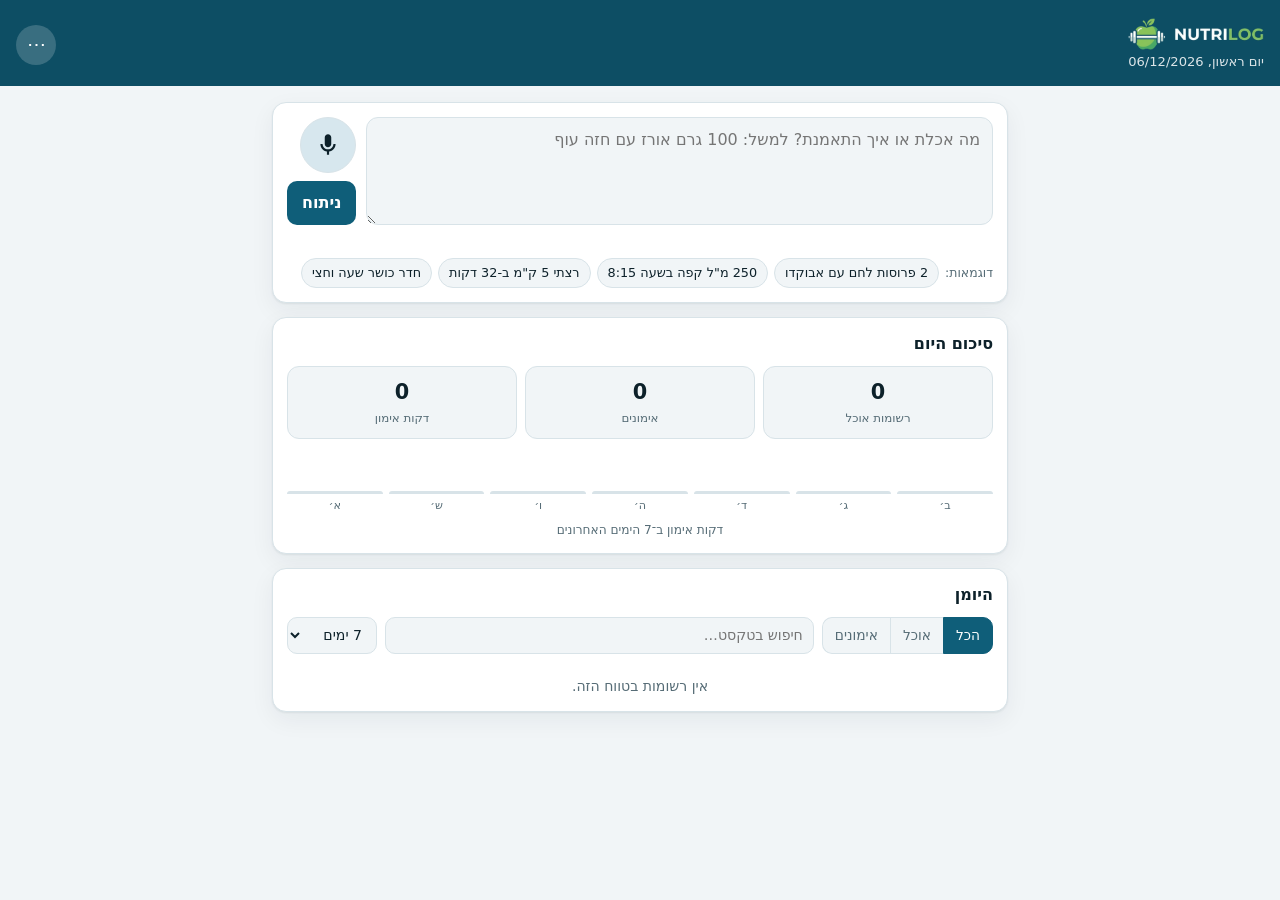
==== index.html @ dfb2caeb "Drop the step count, as distance and repetitions went before it Steps were the last leftover of a wo" ====
<!DOCTYPE html>
<html lang="he" dir="rtl">
<head>
<meta charset="utf-8">
<meta name="viewport" content="width=device-width, initial-scale=1, viewport-fit=cover">
<title>Nutri Log — יומן תזונה ואימונים</title>
<meta name="robots" content="noindex, nofollow">
<meta name="description" content="יומן אישי לתיעוד אוכל ואימונים בעברית, כולל הכתבה קולית, כמויות וחותמות זמן.">
<meta name="theme-color" content="#0d4e64">
<link rel="manifest" href="manifest.json">
<link rel="icon" href="favicon-32.png" sizes="32x32" type="image/png">
<link rel="icon" href="icon-192.png" sizes="192x192" type="image/png">
<link rel="apple-touch-icon" href="apple-touch-icon.png">
<meta name="mobile-web-app-capable" content="yes">
<meta name="apple-mobile-web-app-capable" content="yes">
<meta name="apple-mobile-web-app-title" content="Nutri Log">
<link rel="stylesheet" href="css/style.css?v=32">
</head>
<body>

<header class="topbar">
  <div class="topbar-main">
    <h1><img class="logo" src="logo-header.png" width="408" height="96" alt="Nutri Log"></h1>
    <p id="todayLabel" class="topbar-sub"></p>
  </div>
  <button id="btnData" class="icon-btn" type="button" title="נתונים וגיבוי" aria-label="נתונים וגיבוי">⋯</button>
</header>

<main>

  <!-- מופיע רק כשנמצאה גרסה חדשה -->
  <div id="updateBar" class="update-bar" role="status" hidden>
    <span id="updateBarText" class="update-bar-text"></span>
    <button id="updateBarBtn" class="primary-btn small" type="button">עדכון</button>
    <button id="updateBarClose" class="update-bar-close" type="button" aria-label="התעלמות מהעדכון">×</button>
  </div>

  <!-- קלט -->
  <section class="card capture" aria-labelledby="captureTitle">
    <h2 id="captureTitle" class="sr-only">הוספת רשומה</h2>

    <div class="capture-row">
      <textarea id="entryInput" rows="2" enterkeyhint="done"
        placeholder="מה אכלת או איך התאמנת? למשל: 100 גרם אורז עם חזה עוף"
        aria-label="תיאור חופשי של אוכל או אימון"></textarea>

      <div class="capture-actions">
        <button id="btnMic" class="mic-btn" type="button" aria-label="הכתבה קולית" aria-pressed="false">
          <!-- אותו סמל מיקרופון, ואותה החלפה לריבוע עצירה, כמו באפליקציית יצירת האירועים -->
          <svg class="mic-icon mic-glyph" viewBox="0 0 24 24" aria-hidden="true" focusable="false">
            <path d="M12 14c1.66 0 2.99-1.34 2.99-3L15 5c0-1.66-1.34-3-3-3S9 3.34 9 5v6c0 1.66 1.34 3 3 3z"/>
            <path d="M17 11c0 2.76-2.24 5-5 5s-5-2.24-5-5H5c0 3.53 2.61 6.43 6 6.92V21h2v-3.08c3.39-.49 6-3.39 6-6.92h-2z"/>
          </svg>
          <svg class="mic-icon stop-glyph" viewBox="0 0 24 24" aria-hidden="true" focusable="false">
            <path d="M6 6h12v12H6z"/>
          </svg>
        </button>
        <button id="btnAdd" class="primary-btn" type="button">ניתוח</button>
      </div>
    </div>

    <p id="micStatus" class="mic-status" role="status" aria-live="polite"></p>

    <div class="hints">
      <span class="hint-label">דוגמאות:</span>
      <button class="chip chip-hint" type="button" data-example="אכלתי 2 פרוסות לחם עם אבוקדו">2 פרוסות לחם עם אבוקדו</button>
      <button class="chip chip-hint" type="button" data-example="שתיתי 250 מ&quot;ל קפה עם חלב בשעה 8:15">250 מ&quot;ל קפה בשעה 8:15</button>
      <button class="chip chip-hint" type="button" data-example="רצתי 5 ק&quot;מ ב-32 דקות">רצתי 5 ק&quot;מ ב-32 דקות</button>
      <button class="chip chip-hint" type="button" data-example="חדר כושר שעה וחצי, 3 סטים של 12 חזרות">חדר כושר שעה וחצי</button>
    </div>

    <div id="recentWrap" class="hints recent-wrap" hidden>
      <span class="hint-label">חזרה על רשומה:</span>
      <span id="recentChips" class="recent-chips"></span>
    </div>
  </section>

  <!-- טיוטות הממתינות להשלמה -->
  <section id="draftSection" class="card drafts" hidden aria-labelledby="draftTitle">
    <h2 id="draftTitle" class="card-title">
      <span>בדיקה לפני שמירה</span>
      <span id="draftCount" class="pill"></span>
    </h2>
    <p class="drafts-note">אלה הרשומות שזוהו. אפשר לתקן שם, כמות, סוג וזמן, לפצל רשומה למרכיביה, להסיר מה שלא נכון — ואז לשמור.</p>
    <div id="draftList" class="draft-list"></div>
    <div class="drafts-footer">
      <button id="btnSaveAllDrafts" class="primary-btn" type="button">שמירת הכל</button>
      <button id="btnClearDrafts" class="ghost-btn" type="button">ביטול הכל</button>
    </div>
  </section>

  <!-- סיכום יומי -->
  <section class="card summary" aria-labelledby="summaryTitle">
    <h2 id="summaryTitle" class="card-title"><span>סיכום היום</span></h2>
    <div class="stat-grid">
      <div class="stat"><span id="statFood" class="stat-num">0</span><span class="stat-label">רשומות אוכל</span></div>
      <div class="stat"><span id="statWorkout" class="stat-num">0</span><span class="stat-label">אימונים</span></div>
      <div class="stat"><span id="statMinutes" class="stat-num">0</span><span class="stat-label">דקות אימון</span></div>
    </div>
    <div class="week-bars">
      <div id="weekBars" class="week-bars-inner"></div>
      <p class="week-caption">דקות אימון ב־7 הימים האחרונים</p>
    </div>
  </section>

  <!-- יומן -->
  <section class="card log" aria-labelledby="logTitle">
    <h2 id="logTitle" class="card-title">
      <span>היומן</span>
      <span id="logCount" class="pill"></span>
    </h2>

    <div class="filters">
      <div class="tabs" role="tablist" aria-label="סינון לפי סוג">
        <button class="tab is-active" type="button" role="tab" aria-selected="true" data-filter="all">הכל</button>
        <button class="tab" type="button" role="tab" aria-selected="false" data-filter="food">אוכל</button>
        <button class="tab" type="button" role="tab" aria-selected="false" data-filter="workout">אימונים</button>
      </div>
      <input id="searchInput" class="search" type="search" placeholder="חיפוש בטקסט…" aria-label="חיפוש ביומן">
      <select id="rangeSelect" class="range" aria-label="טווח תאריכים">
        <option value="today">היום</option>
        <option value="7" selected>7 ימים</option>
        <option value="30">30 ימים</option>
        <option value="all">הכל</option>
      </select>
    </div>

    <div id="logList" class="log-list"></div>
    <p id="logEmpty" class="empty" hidden>אין רשומות בטווח הזה.</p>
  </section>

</main>

<!-- עריכת רשומה -->
<dialog id="editDialog" class="sheet" aria-labelledby="editTitle">
  <h2 id="editTitle" class="card-title"><span>עריכת רשומה</span></h2>

  <div class="field">
    <label for="editName">שם</label>
    <input id="editName" type="text">
  </div>

  <div class="field-row">
    <div class="field">
      <label for="editDate">תאריך</label>
      <input id="editDate" type="text" inputmode="numeric" maxlength="10" placeholder="DD/MM/YYYY">
    </div>
    <div class="field">
      <label for="editTime">שעה</label>
      <input id="editTime" type="text" inputmode="numeric" maxlength="5" placeholder="HH:MM">
    </div>
  </div>

  <fieldset id="editFoodFields" class="field-group">
    <legend>כמות</legend>
    <div class="field-row">
      <div class="field">
        <label for="editAmount">כמות</label>
        <input id="editAmount" type="number" step="any" min="0" inputmode="decimal">
      </div>
      <div class="field">
        <label for="editUnit">יחידה</label>
        <select id="editUnit"></select>
      </div>
    </div>
    <div class="field-row">
      <div class="field">
        <label for="editMeal">ארוחה</label>
        <select id="editMeal"></select>
      </div>
      <div class="field">
        <label for="editCalories">קלוריות (לא חובה)</label>
        <input id="editCalories" type="number" step="any" min="0" inputmode="numeric">
      </div>
    </div>
  </fieldset>

  <fieldset id="editWorkoutFields" class="field-group">
    <legend>מאמץ</legend>
    <div class="field-row">
      <div class="field">
        <label for="editDuration">דקות</label>
        <input id="editDuration" type="number" step="any" min="0" inputmode="decimal">
      </div>
      <div class="field">
        <label for="editEnd">שעת סיום</label>
        <input id="editEnd" type="text" inputmode="numeric" maxlength="5" placeholder="HH:MM">
      </div>
    </div>
    <div class="field">
      <label for="editIntensity">עצימות</label>
      <select id="editIntensity"></select>
    </div>
  </fieldset>

  <div class="field">
    <label for="editNote">הערה</label>
    <input id="editNote" type="text">
  </div>

  <p id="editRaw" class="raw-line"></p>

  <div class="sheet-footer">
    <button id="editSave" class="primary-btn" type="button">שמירה</button>
    <button id="editSplit" class="ghost-btn" type="button" title="פיצול לרשומה נפרדת לכל מרכיב">פיצול</button>
    <button id="editCancel" class="ghost-btn" type="button">ביטול</button>
    <button id="editDelete" class="danger-btn" type="button">מחיקה</button>
  </div>
</dialog>

<!-- נתונים וגיבוי -->
<dialog id="dataDialog" class="sheet" aria-labelledby="dataTitle">
  <h2 id="dataTitle" class="card-title"><span>נתונים וגיבוי</span></h2>

  <p id="versionNote" class="dialog-note"></p>
  <div class="data-actions">
    <button id="btnUpdate" class="primary-btn" type="button">בדיקת עדכון</button>
  </div>
  <p class="dialog-note">הרשומות נשמרות מקומית בדפדפן הזה בלבד, כל אחת עם חותמת זמן מלאה.</p>

  <fieldset class="field-group">
    <legend>שיתוף וייצוא</legend>

    <div class="field">
      <label for="exportRange">טווח</label>
      <select id="exportRange">
        <option value="7">7 הימים האחרונים</option>
        <option value="14" selected>14 הימים האחרונים</option>
        <option value="30">30 הימים האחרונים</option>
        <option value="all">כל הרשומות</option>
        <option value="custom">טווח מותאם</option>
      </select>
    </div>

    <div id="customRange" class="field-row" hidden>
      <div class="field">
        <label for="exportFrom">מתאריך</label>
        <input id="exportFrom" type="text" inputmode="numeric" maxlength="10" placeholder="DD/MM/YYYY">
      </div>
      <div class="field">
        <label for="exportTo">עד תאריך</label>
        <input id="exportTo" type="text" inputmode="numeric" maxlength="10" placeholder="DD/MM/YYYY">
      </div>
    </div>

    <p id="exportCount" class="dialog-note"></p>

    <div class="data-actions">
      <button id="btnShare" class="primary-btn" type="button">שיתוף הקובץ</button>
      <button id="btnExportCsv" class="ghost-btn" type="button">ייצוא CSV</button>
    </div>
    <p id="shareNote" class="dialog-note"></p>
  </fieldset>

  <fieldset class="field-group">
    <legend>גיבוי מלא</legend>
    <p class="dialog-note">גיבוי JSON כולל תמיד את כל הרשומות, והוא גם הדרך להעביר אותן למכשיר אחר.</p>
    <div class="data-actions">
      <button id="btnExportJson" class="ghost-btn" type="button">ייצוא JSON</button>
      <label class="ghost-btn file-btn">
        ייבוא JSON
        <input id="importFile" type="file" accept="application/json,.json" hidden>
      </label>
      <button id="btnWipe" class="danger-btn" type="button">מחיקת כל הרשומות</button>
    </div>
  </fieldset>

  <fieldset class="field-group">
    <legend>יומן ההכתבה האחרונה</legend>
    <p class="dialog-note">מה שמנוע ההכתבה מסר בפועל בפעם האחרונה. כשהפיצול או הטקסט יוצאים לא כמו שציפיתם, זה מה שמסביר למה.</p>
    <textarea id="speechLog" class="diag-log" rows="8" readonly></textarea>
    <div class="data-actions">
      <button id="btnCopyLog" class="ghost-btn" type="button">העתקת היומן</button>
      <button id="btnCopyRecords" class="ghost-btn" type="button">העתקת 3 הרשומות האחרונות</button>
    </div>
  </fieldset>

  <p id="dataStats" class="dialog-note"></p>
  <div class="sheet-footer">
    <button id="dataClose" class="ghost-btn" type="button">סגירה</button>
  </div>
</dialog>

<div id="toast" class="toast" role="status" aria-live="polite" hidden></div>

<script src="js/lexicon.js?v=32"></script>
<script src="js/parse.js?v=32"></script>
<script src="js/store.js?v=32"></script>
<script src="js/speech.js?v=32"></script>
<script src="js/ui.js?v=32"></script>
<script src="js/app.js?v=32"></script>
</body>
</html>
---- css/style.css ----
/* הצבעים נדגמו מהאייקון: כחול-נפט עמוק (#0D4E64) וירוק התפוח (#85C65E). */
:root {
  --bg: #f1f5f7;
  --card: #ffffff;
  --text: #0d212a;
  --muted: #566c76;
  --line: #d8e3e8;
  --topbar: #0d4e64;
  --accent: #0f5e79;
  --accent-bright: #0f5e79;
  --accent-soft: #d7e7ee;
  --food: #42852a;
  --workout: #0f5e79;
  --danger: #b91c1c;
  --warn: #92400e;
  --warn-bg: #fdf0cd;
  --radius: 14px;
  --shadow: 0 1px 2px rgba(6, 40, 52, .07), 0 8px 24px rgba(6, 40, 52, .06);
}

@media (prefers-color-scheme: dark) {
  :root {
    --bg: #0a151a;
    --card: #122229;
    --text: #e5eef2;
    --muted: #96aeb8;
    --line: #22363f;
    --topbar: #082f3e;
    --accent: #12647d;
    --accent-bright: #5cc4e0;
    --accent-soft: #0d2a35;
    --food: #85c65e;
    --workout: #5cc4e0;
    --danger: #f87171;
    --warn: #fcd34d;
    --warn-bg: #3a2f10;
    --shadow: 0 1px 2px rgba(0, 0, 0, .45), 0 10px 28px rgba(0, 0, 0, .38);
  }
}

* { box-sizing: border-box; }

/* כללי ה-display שבהמשך חזקים יותר מברירת המחדל של [hidden], ולכן נדרש כאן !important. */
[hidden] { display: none !important; }

html { -webkit-text-size-adjust: 100%; }

html { overflow-x: hidden; }

body {
  margin: 0;
  /* שום תוכן ארוך לא אמור למשוך את הדף לרוחב ולהוציא כפתורים מהמסך. */
  overflow-x: hidden;
  padding: 0 0 env(safe-area-inset-bottom);
  background: var(--bg);
  color: var(--text);
  font-family: "Segoe UI", "Assistant", "Heebo", system-ui, -apple-system, Arial, sans-serif;
  font-size: 16px;
  line-height: 1.5;
}

.sr-only {
  position: absolute;
  width: 1px; height: 1px;
  margin: -1px; padding: 0;
  overflow: hidden; clip: rect(0 0 0 0);
  white-space: nowrap; border: 0;
}

/* ─────────── כותרת ─────────── */

.topbar {
  display: flex;
  align-items: center;
  gap: 12px;
  padding: 18px 16px 14px;
  background: var(--topbar);
  color: #fff;
}

.topbar h1 {
  margin: 0;
  font-size: 1.2rem;
  font-weight: 600;
  line-height: 0;
}

/* הלוגו נחתך מהאייקון עם רקע שקוף, ולכן הוא יושב ישירות על סרגל הכותרת. */
.logo {
  height: 32px;
  width: auto;
  display: block;
}

.topbar-sub {
  margin: 2px 0 0;
  font-size: .82rem;
  opacity: .85;
}

.topbar-main { flex: 1; min-width: 0; }

.icon-btn {
  flex: none;
  width: 40px; height: 40px;
  border: 0;
  border-radius: 50%;
  background: rgba(255, 255, 255, .18);
  color: #fff;
  font-size: 1.2rem;
  line-height: 1;
  cursor: pointer;
}

.icon-btn:hover { background: rgba(255, 255, 255, .3); }

main {
  max-width: 760px;
  margin: 0 auto;
  padding: 16px 12px 40px;
  display: flex;
  flex-direction: column;
  gap: 14px;
}

/* ─────────── כרטיסים ─────────── */

.card {
  background: var(--card);
  border: 1px solid var(--line);
  border-radius: var(--radius);
  box-shadow: var(--shadow);
  padding: 14px;
}

.card-title {
  display: flex;
  align-items: baseline;
  justify-content: space-between;
  gap: 8px;
  margin: 0 0 10px;
  font-size: 1rem;
  font-weight: 600;
}

.pill {
  font-size: .76rem;
  font-weight: 500;
  color: var(--muted);
  background: var(--bg);
  border: 1px solid var(--line);
  border-radius: 999px;
  padding: 2px 9px;
}

.pill:empty { display: none; }

/* ─────────── פס עדכון ─────────── */

/* נצמד לראש המסך ובצבע מלא: עדכון שלא רואים הוא עדכון שלא מתקינים. */
.update-bar {
  position: sticky;
  top: 0;
  z-index: 40;
  display: flex;
  align-items: center;
  gap: 10px;
  padding: 12px 14px;
  border: 0;
  border-radius: var(--radius);
  background: var(--accent);
  color: #fff;
  box-shadow: var(--shadow);
}

.update-bar-text {
  flex: 1;
  min-width: 0;
  font-size: .92rem;
  font-weight: 600;
}

.update-bar .primary-btn {
  background: #fff;
  color: var(--accent);
}

.update-bar .update-bar-close { color: rgba(255, 255, 255, .85); }
.update-bar .update-bar-close:hover { background: rgba(255, 255, 255, .18); color: #fff; }

.update-bar-close {
  flex: none;
  width: 28px; height: 28px;
  border: 0;
  border-radius: 50%;
  background: transparent;
  color: var(--muted);
  font-size: 1.1rem;
  line-height: 1;
  cursor: pointer;
}

.update-bar-close:hover { background: var(--card); color: var(--text); }

.update-bar.is-error {
  border: 1px solid var(--warn);
  background: var(--warn-bg);
  color: var(--warn);
}

.update-bar.is-error .update-bar-close { color: var(--warn); }

.diag-log {
  width: 100%;
  min-height: 120px;
  padding: 8px;
  border: 1px solid var(--line);
  border-radius: 9px;
  background: var(--bg);
  color: var(--text);
  font-family: Consolas, "Courier New", monospace;
  font-size: .72rem;
  line-height: 1.45;
  direction: ltr;
  text-align: left;
  white-space: pre;
  overflow: auto;
}

/* ─────────── קלט ─────────── */

.capture-row {
  display: flex;
  align-items: stretch;
  gap: 10px;
}

textarea#entryInput {
  flex: 1;
  min-width: 0;
  resize: vertical;
  min-height: 62px;
  padding: 10px 12px;
  border: 1px solid var(--line);
  border-radius: 12px;
  background: var(--bg);
  color: var(--text);
  font: inherit;
  line-height: 1.45;
}

textarea#entryInput:focus, input:focus, select:focus { outline: 2px solid var(--accent-bright); outline-offset: 1px; }

.capture-actions {
  display: flex;
  flex-direction: column;
  gap: 8px;
  flex: none;
}

.mic-btn {
  width: 56px; height: 56px;
  border: 1px solid var(--line);
  border-radius: 50%;
  background: var(--accent-soft);
  /* הסמל יורש את הצבע: שחור על רקע בהיר, בהיר במצב כהה, ולבן בזמן הקלטה. */
  color: var(--text);
  cursor: pointer;
  display: grid;
  place-items: center;
  transition: transform .12s ease, background .12s ease;
}

.mic-icon {
  width: 26px;
  height: 26px;
  fill: currentColor;
  display: block;
}

/* בזמן הקלטה המיקרופון מתחלף בריבוע עצירה. */
.mic-btn .stop-glyph { display: none; }
.mic-btn.is-listening .mic-glyph { display: none; }
.mic-btn.is-listening .stop-glyph { display: block; }

.mic-btn:hover:not(:disabled) { transform: scale(1.04); }
.mic-btn:disabled { opacity: .45; cursor: not-allowed; }

.mic-btn.is-listening {
  background: var(--danger);
  border-color: var(--danger);
  color: #fff;
  animation: pulse 1.3s infinite;
}

@keyframes pulse {
  0%, 100% { box-shadow: 0 0 0 0 rgba(185, 28, 28, .45); }
  50% { box-shadow: 0 0 0 10px rgba(185, 28, 28, 0); }
}

@media (prefers-reduced-motion: reduce) {
  .mic-btn.is-listening { animation: none; }
  .mic-btn:hover:not(:disabled) { transform: none; }
}

.mic-status {
  margin: 8px 0 0;
  min-height: 1.2em;
  font-size: .82rem;
  color: var(--muted);
}

.mic-status.is-warn { color: var(--warn); }

.primary-btn, .ghost-btn, .danger-btn {
  border-radius: 10px;
  padding: 9px 14px;
  font: inherit;
  font-weight: 600;
  cursor: pointer;
  border: 1px solid transparent;
  white-space: nowrap;
}

.primary-btn { background: var(--accent); color: #fff; }
.primary-btn:hover { filter: brightness(1.08); }

.ghost-btn { background: transparent; color: var(--text); border-color: var(--line); }
.ghost-btn:hover { background: var(--bg); }

.danger-btn { background: transparent; color: var(--danger); border-color: var(--line); }
.danger-btn:hover { background: var(--bg); }

.primary-btn:disabled, .ghost-btn:disabled, .danger-btn:disabled {
  opacity: .45;
  cursor: not-allowed;
  filter: none;
}

.primary-btn.small, .ghost-btn.small, .danger-btn.small {
  padding: 6px 11px;
  font-size: .85rem;
  font-weight: 500;
}

.hints {
  display: flex;
  flex-wrap: wrap;
  align-items: center;
  gap: 6px;
  margin-top: 10px;
}

.hint-label {
  font-size: .78rem;
  color: var(--muted);
}

.chip {
  border: 1px solid var(--line);
  background: var(--bg);
  color: var(--text);
  border-radius: 999px;
  padding: 4px 10px;
  font: inherit;
  font-size: .8rem;
  cursor: pointer;
  /* תקרה קבועה, לא 100%: ההורה הוא inline-flex שמתרחב לפי התוכן, ולכן
     אחוזים לא היו מגבילים שם דבר ושם ארוך מתח את הדף כולו. */
  max-width: 260px;
  overflow: hidden;
  text-overflow: ellipsis;
  white-space: nowrap;
}

.chip:hover { border-color: var(--accent-bright); }
.chip-mini { padding: 3px 9px; font-size: .78rem; }

.recent-chips {
  display: inline-flex;
  flex-wrap: wrap;
  gap: 6px;
  max-width: 100%;
  overflow: hidden;
}

/* טקסט ארוך במיוחד — למשל רשומה שנוצרה מהכפלה של ההכתבה — חייב להישבר. */
.entry-name,
.raw-line,
.dialog-note,
.update-bar-text,
.draft-ask,
.day-head,
.empty {
  word-break: break-word;
  overflow-wrap: anywhere;
}

/* ─────────── כרטיסי השלמה ─────────── */

.drafts { border-color: var(--accent); }

.drafts-note, .dialog-note {
  margin: 0 0 10px;
  font-size: .84rem;
  color: var(--muted);
}

.draft-list { display: flex; flex-direction: column; gap: 10px; }

.draft {
  border: 1px solid var(--line);
  border-radius: 12px;
  padding: 10px;
  background: var(--bg);
}

.draft.is-missing {
  border-color: var(--warn);
  background: var(--warn-bg);
}

.draft-top {
  display: flex;
  gap: 8px;
  align-items: center;
}

.type-toggle { display: flex; flex: none; }

.type-btn {
  border: 1px solid var(--line);
  background: var(--card);
  color: var(--muted);
  font: inherit;
  font-size: .8rem;
  padding: 5px 9px;
  cursor: pointer;
}

.type-btn:first-child { border-radius: 0 9px 9px 0; }
.type-btn:last-child { border-radius: 9px 0 0 9px; border-inline-start: 0; }

.type-btn.is-active {
  background: var(--accent);
  border-color: var(--accent);
  color: #fff;
}

.draft-name {
  flex: 1;
  min-width: 0;
  padding: 7px 10px;
  border: 1px solid var(--line);
  border-radius: 9px;
  background: var(--card);
  color: var(--text);
  font: inherit;
  font-weight: 600;
}

.draft-ask {
  margin: 8px 0 6px;
  font-size: .86rem;
  font-weight: 600;
  color: var(--warn);
}

.draft-fields {
  display: flex;
  flex-wrap: wrap;
  align-items: center;
  gap: 8px;
  margin-top: 4px;
}

.field-inline {
  display: inline-flex;
  align-items: center;
  gap: 5px;
}

.inline-label { font-size: .8rem; color: var(--muted); }

.draft-end { font-size: .82rem; color: var(--muted); align-self: center; }

input.num, input.time, input.date, select.unit {
  padding: 7px 9px;
  border: 1px solid var(--line);
  border-radius: 9px;
  background: var(--card);
  color: var(--text);
  font: inherit;
  font-size: .9rem;
}

/* רוחב לפי התוכן ולא ברירת המחדל של שדה טקסט: בטלפון שדה תאריך ברוחב מלא
   דחק את שאר השדות לשורות נפרדות. */
input.num { width: 76px; }
input.date { width: 7.4em; flex: none; }
input.time { width: 5.2em; flex: none; }

input.num.needs {
  border-color: var(--warn);
  box-shadow: 0 0 0 2px rgba(146, 64, 14, .12);
}

.quick { display: flex; flex-wrap: wrap; gap: 5px; }

.draft-time {
  display: flex;
  align-items: center;
  flex-wrap: wrap;
  gap: 6px;
  margin-top: 8px;
}

.draft-time-label { font-size: .8rem; color: var(--muted); }

.draft-actions {
  display: flex;
  flex-wrap: wrap;
  gap: 6px;
  margin-top: 10px;
}

.drafts-footer {
  display: flex;
  gap: 8px;
  margin-top: 12px;
}

.raw-line {
  margin: 8px 0 0;
  font-size: .8rem;
  color: var(--muted);
  font-style: italic;
}

/* ─────────── סיכום ─────────── */

.stat-grid {
  display: grid;
  grid-template-columns: repeat(3, 1fr);
  gap: 8px;
}

.stat {
  display: flex;
  flex-direction: column;
  align-items: center;
  gap: 2px;
  padding: 10px 4px;
  border: 1px solid var(--line);
  border-radius: 12px;
  background: var(--bg);
}

.stat-num { font-size: 1.3rem; font-weight: 700; }
.stat-label { font-size: .74rem; color: var(--muted); text-align: center; }

.week-bars { margin-top: 12px; }

.week-bars-inner {
  display: flex;
  align-items: flex-end;
  gap: 6px;
  height: 64px;
}

.bar {
  flex: 1;
  display: flex;
  flex-direction: column;
  justify-content: flex-end;
  align-items: center;
  gap: 4px;
  height: 100%;
}

.bar-fill {
  width: 100%;
  border-radius: 6px 6px 0 0;
  background: var(--line);
  min-height: 3px;
}

.bar.has-value .bar-fill { background: var(--workout); }

.bar-label { font-size: .7rem; color: var(--muted); }

.week-caption {
  margin: 6px 0 0;
  font-size: .76rem;
  color: var(--muted);
  text-align: center;
}

/* ─────────── יומן ─────────── */

.filters {
  display: flex;
  flex-wrap: wrap;
  gap: 8px;
  margin-bottom: 10px;
}

.tabs { display: flex; }

.tab {
  border: 1px solid var(--line);
  background: var(--bg);
  color: var(--muted);
  font: inherit;
  font-size: .86rem;
  padding: 6px 12px;
  cursor: pointer;
}

.tab:first-child { border-radius: 0 10px 10px 0; }
.tab:last-child { border-radius: 10px 0 0 10px; }
.tab:not(:first-child) { border-inline-start: 0; }

.tab.is-active {
  background: var(--accent);
  border-color: var(--accent);
  color: #fff;
}

.search, .range {
  padding: 7px 10px;
  border: 1px solid var(--line);
  border-radius: 10px;
  background: var(--bg);
  color: var(--text);
  font: inherit;
  font-size: .88rem;
}

.search { flex: 1; min-width: 130px; }

.log-list { display: flex; flex-direction: column; }

.day-head {
  margin: 14px 0 6px;
  font-size: .82rem;
  font-weight: 600;
  color: var(--muted);
  padding-bottom: 4px;
  border-bottom: 1px solid var(--line);
}

.day-head:first-child { margin-top: 0; }

.entry {
  display: flex;
  align-items: center;
  gap: 10px;
  width: 100%;
  text-align: start;
  padding: 9px 6px;
  border: 0;
  border-bottom: 1px solid var(--line);
  background: transparent;
  color: inherit;
  font: inherit;
  cursor: pointer;
}

.entry:hover { background: var(--bg); }

.entry-time {
  flex: none;
  width: 44px;
  font-variant-numeric: tabular-nums;
  font-size: .84rem;
  color: var(--muted);
}

.entry-icon { flex: none; font-size: 1.05rem; }

.entry-body { flex: 1; min-width: 0; display: flex; flex-direction: column; }

.entry-name { font-weight: 600; }

.entry-meta {
  font-size: .82rem;
  color: var(--muted);
  overflow: hidden;
  text-overflow: ellipsis;
  white-space: nowrap;
}

.entry-food .entry-name { color: var(--food); }
.entry-workout .entry-name { color: var(--workout); }

.entry-edit { flex: none; color: var(--muted); font-size: .9rem; }

.empty {
  margin: 12px 0 0;
  text-align: center;
  color: var(--muted);
  font-size: .88rem;
}

/* ─────────── דיאלוגים ─────────── */

.sheet {
  width: min(520px, calc(100vw - 24px));
  max-height: 88vh;
  overflow: auto;
  border: 1px solid var(--line);
  border-radius: var(--radius);
  background: var(--card);
  color: var(--text);
  padding: 16px;
}

.sheet::backdrop { background: rgba(10, 18, 17, .5); }

/* דפדפן שאינו תומך ב-<dialog> מתייחס אליו כאל אלמנט רגיל, ולכן הוא היה מוצג
   תמיד. שתי השורות הבאות נותנות לו התנהגות של חלון גם שם. */
.sheet:not([open]) { display: none; }

/* במסלול הזה לא מנסים למרכז חלון צף: מסך מלא שנגלל, בלי חישובי מיקום
   ובלי גלילה בתוך אלמנט קבוע, שני דברים ששבורים בדפדפנים ישנים. */
.sheet.is-fallback[open] {
  position: fixed;
  top: 0;
  right: 0;
  bottom: 0;
  left: 0;
  width: auto;
  height: auto;
  max-width: none;
  max-height: none;
  margin: 0;
  border: 0;
  border-radius: 0;
  padding: 16px;
  padding-top: 8px;
  overflow-y: auto;
  overflow-x: hidden;
  -webkit-overflow-scrolling: touch;
  z-index: 60;
  /* מקום לכפתור הסגירה המקובע */
  padding-top: 62px;
}

/* כפתור סגירה שנוסף רק במסלול הזה. הוא מקובע לפינת המסך, כדי ששום תוכן
   רחב לא יוכל לדחוף אותו אל מחוץ לתצוגה. */
.sheet-close {
  display: none;
  position: fixed;
  top: 10px;
  left: 10px;
  z-index: 70;
  width: 44px;
  height: 44px;
  box-shadow: var(--shadow);
  border: 1px solid var(--line);
  border-radius: 50%;
  background: var(--bg);
  color: var(--text);
  font-size: 1.4rem;
  line-height: 1;
  cursor: pointer;
}

.sheet.is-fallback .sheet-close { display: block; }

.field { display: flex; flex-direction: column; gap: 4px; margin-bottom: 10px; flex: 1; }

.field label { font-size: .8rem; color: var(--muted); }

.field input, .field select {
  padding: 8px 10px;
  border: 1px solid var(--line);
  border-radius: 9px;
  background: var(--bg);
  color: var(--text);
  font: inherit;
}

.field-row { display: flex; gap: 10px; }

/* גם בחלון העריכה השדות נמדדים לפי מה שנכנס בהם, ולא נמתחים על כל הטור. */
#editDate, #exportFrom, #exportTo { max-width: 8.6em; }
#editTime { max-width: 6.2em; }
#editAmount, #editCalories, #editDuration, #editDistance, #editSets, #editReps { max-width: 7.5em; }

.field-group {
  border: 1px solid var(--line);
  border-radius: 12px;
  padding: 10px 12px 2px;
  margin: 0 0 12px;
}

.field-group legend { font-size: .8rem; color: var(--muted); padding: 0 4px; }

.sheet-footer, .data-actions {
  display: flex;
  flex-wrap: wrap;
  gap: 8px;
  margin-top: 12px;
}

.data-actions { flex-direction: column; }

.file-btn {
  text-align: center;
  display: block;
}

.toast {
  position: fixed;
  inset-block-end: 18px;
  inset-inline-start: 50%;
  transform: translateX(50%) translateY(10px);
  max-width: calc(100vw - 32px);
  background: var(--text);
  color: var(--bg);
  padding: 10px 16px;
  border-radius: 999px;
  font-size: .88rem;
  box-shadow: var(--shadow);
  opacity: 0;
  transition: opacity .2s ease, transform .2s ease;
  z-index: 50;
}

.toast.is-visible { opacity: 1; transform: translateX(50%) translateY(0); }

@media (max-width: 560px) {
  .stat-grid { grid-template-columns: repeat(3, 1fr); }
  /* בטלפון תיבת הטקסט תופסת שורה שלמה, והכפתורים יושבים מתחתיה. */
  .capture-row { flex-direction: column; }
  .capture-actions { flex-direction: row; align-items: center; }
  .capture-actions .primary-btn { flex: 1; }
  .mic-btn { width: 52px; height: 52px; }
  .search { min-width: 100%; order: 3; }
}
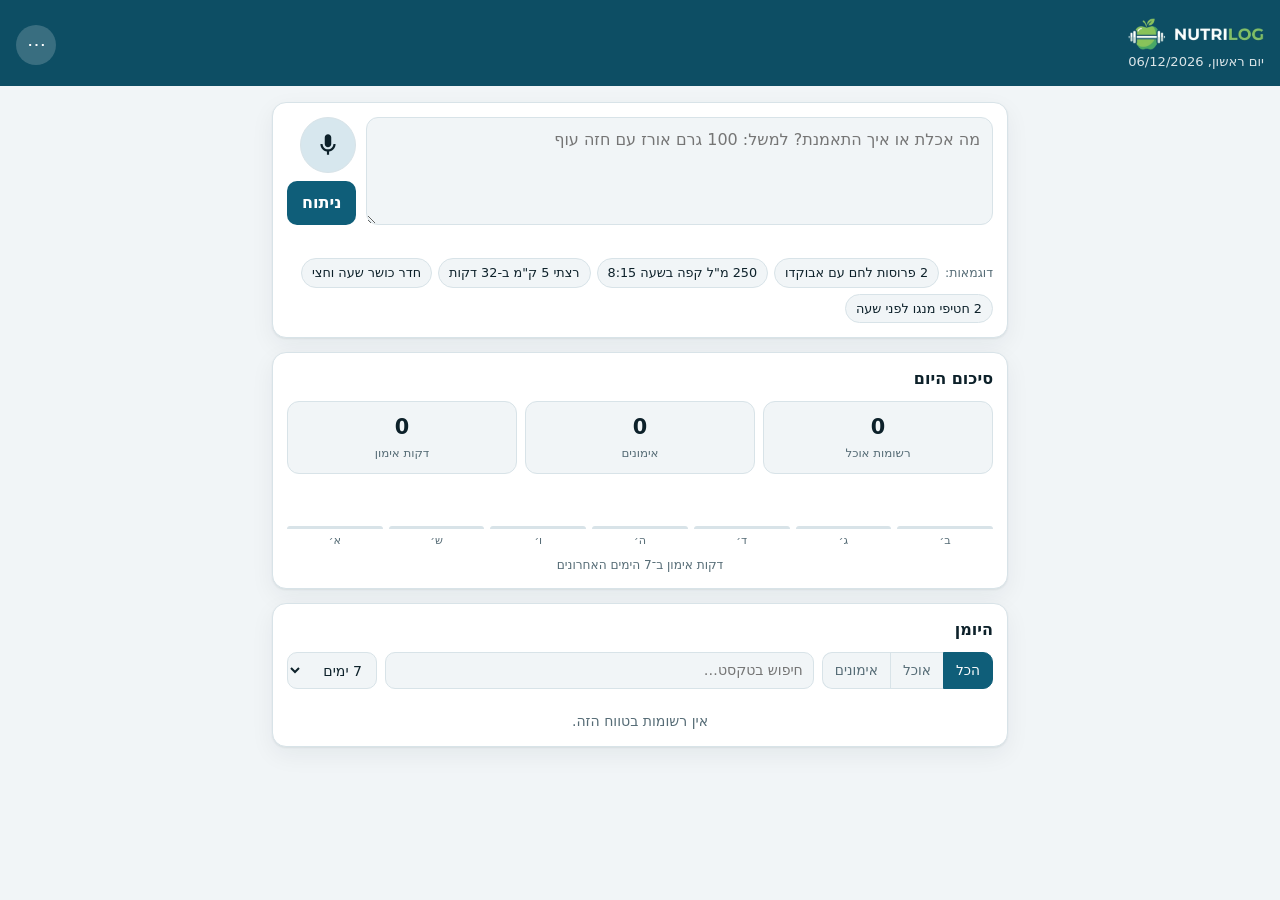
==== commit 6693a28d: "Take a food said in the singular as one, and mend "לפני שעה וחצי" "אכלתי בננה" is one banana, and as" ====
--- a/index.html
+++ b/index.html
@@ -14,7 +14,7 @@
 <meta name="mobile-web-app-capable" content="yes">
 <meta name="apple-mobile-web-app-capable" content="yes">
 <meta name="apple-mobile-web-app-title" content="Nutri Log">
-<link rel="stylesheet" href="css/style.css?v=32">
+<link rel="stylesheet" href="css/style.css?v=33">
 </head>
 <body>
 
@@ -67,6 +67,7 @@
       <button class="chip chip-hint" type="button" data-example="שתיתי 250 מ&quot;ל קפה עם חלב בשעה 8:15">250 מ&quot;ל קפה בשעה 8:15</button>
       <button class="chip chip-hint" type="button" data-example="רצתי 5 ק&quot;מ ב-32 דקות">רצתי 5 ק&quot;מ ב-32 דקות</button>
       <button class="chip chip-hint" type="button" data-example="חדר כושר שעה וחצי, 3 סטים של 12 חזרות">חדר כושר שעה וחצי</button>
+      <button class="chip chip-hint" type="button" data-example="אכלתי 2 חטיפי מנגו לפני שעה">2 חטיפי מנגו לפני שעה</button>
     </div>
 
     <div id="recentWrap" class="hints recent-wrap" hidden>
@@ -283,11 +284,11 @@
 
 <div id="toast" class="toast" role="status" aria-live="polite" hidden></div>
 
-<script src="js/lexicon.js?v=32"></script>
-<script src="js/parse.js?v=32"></script>
-<script src="js/store.js?v=32"></script>
-<script src="js/speech.js?v=32"></script>
-<script src="js/ui.js?v=32"></script>
-<script src="js/app.js?v=32"></script>
+<script src="js/lexicon.js?v=33"></script>
+<script src="js/parse.js?v=33"></script>
+<script src="js/store.js?v=33"></script>
+<script src="js/speech.js?v=33"></script>
+<script src="js/ui.js?v=33"></script>
+<script src="js/app.js?v=33"></script>
 </body>
 </html>
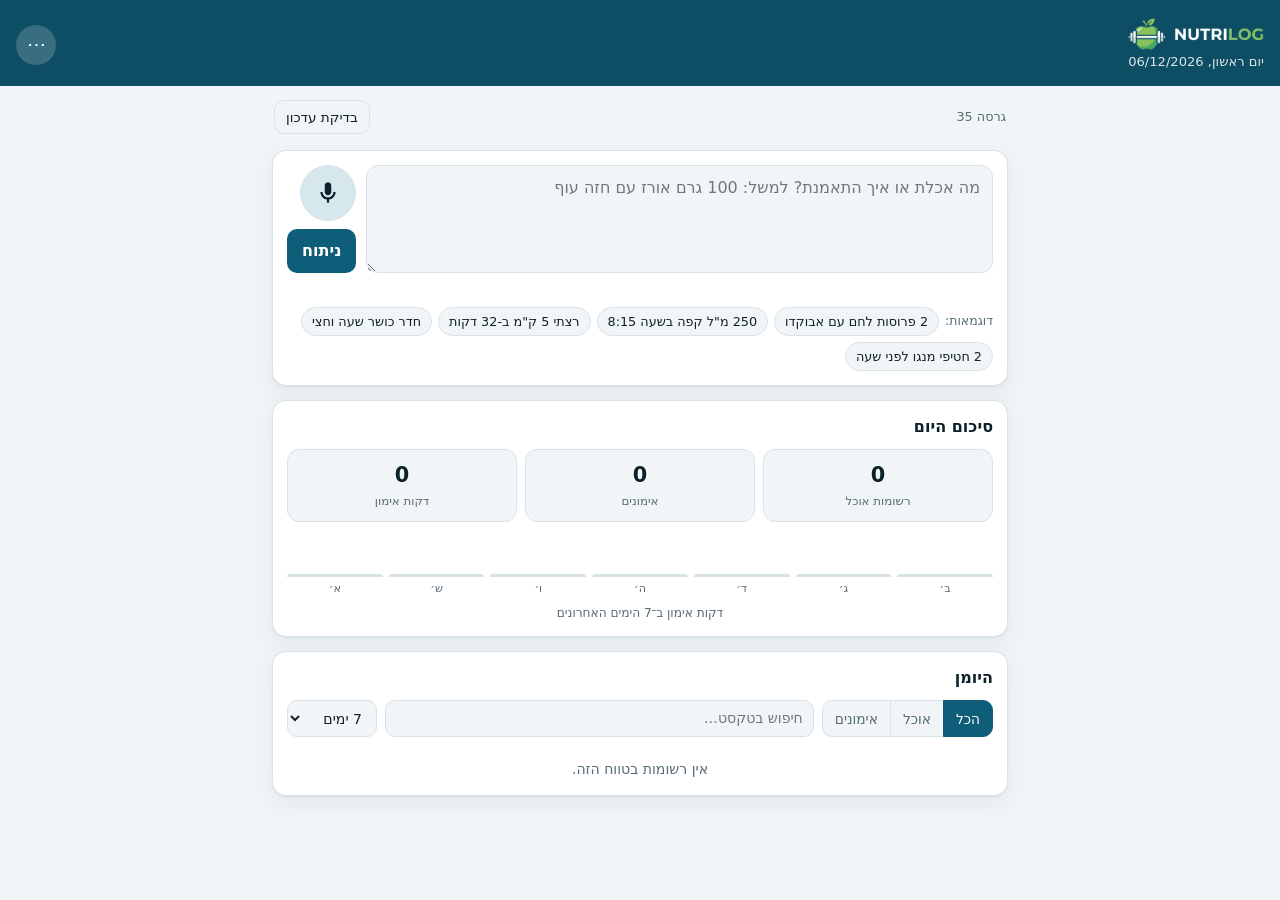
==== commit 213150e7: "Remove calories, and put the version and its check on the main page Calories are gone from the recor" ====
--- a/index.html
+++ b/index.html
@@ -14,7 +14,7 @@
 <meta name="mobile-web-app-capable" content="yes">
 <meta name="apple-mobile-web-app-capable" content="yes">
 <meta name="apple-mobile-web-app-title" content="Nutri Log">
-<link rel="stylesheet" href="css/style.css?v=33">
+<link rel="stylesheet" href="css/style.css?v=35">
 </head>
 <body>
 
@@ -33,6 +33,12 @@
     <span id="updateBarText" class="update-bar-text"></span>
     <button id="updateBarBtn" class="primary-btn small" type="button">עדכון</button>
     <button id="updateBarClose" class="update-bar-close" type="button" aria-label="התעלמות מהעדכון">×</button>
+  </div>
+
+  <!-- הגרסה והבדיקה גלויות תמיד: עדכון אינו הגדרה, ואין סיבה לחפש אותו. -->
+  <div class="version-row">
+    <span id="versionLine" class="version-line" role="status"></span>
+    <button id="btnUpdateTop" class="ghost-btn small" type="button">בדיקת עדכון</button>
   </div>
 
   <!-- קלט -->
@@ -169,10 +175,6 @@
         <label for="editMeal">ארוחה</label>
         <select id="editMeal"></select>
       </div>
-      <div class="field">
-        <label for="editCalories">קלוריות (לא חובה)</label>
-        <input id="editCalories" type="number" step="any" min="0" inputmode="numeric">
-      </div>
     </div>
   </fieldset>
 
@@ -284,11 +286,11 @@
 
 <div id="toast" class="toast" role="status" aria-live="polite" hidden></div>
 
-<script src="js/lexicon.js?v=33"></script>
-<script src="js/parse.js?v=33"></script>
-<script src="js/store.js?v=33"></script>
-<script src="js/speech.js?v=33"></script>
-<script src="js/ui.js?v=33"></script>
-<script src="js/app.js?v=33"></script>
+<script src="js/lexicon.js?v=35"></script>
+<script src="js/parse.js?v=35"></script>
+<script src="js/store.js?v=35"></script>
+<script src="js/speech.js?v=35"></script>
+<script src="js/ui.js?v=35"></script>
+<script src="js/app.js?v=35"></script>
 </body>
 </html>
--- a/css/style.css
+++ b/css/style.css
@@ -183,6 +183,22 @@
 .update-bar .primary-btn {
   background: #fff;
   color: var(--accent);
+}
+
+/* שורת הגרסה יושבת מעל הכרטיסים ואינה אחד מהם: היא מוסרת מצב, לא תוכן. */
+.version-row {
+  display: flex;
+  align-items: center;
+  justify-content: flex-end;
+  gap: 10px;
+  margin: -2px 2px 2px;
+}
+
+.version-line {
+  flex: 1;
+  min-width: 0;
+  font-size: .8rem;
+  color: var(--muted);
 }
 
 .update-bar .update-bar-close { color: rgba(255, 255, 255, .85); }
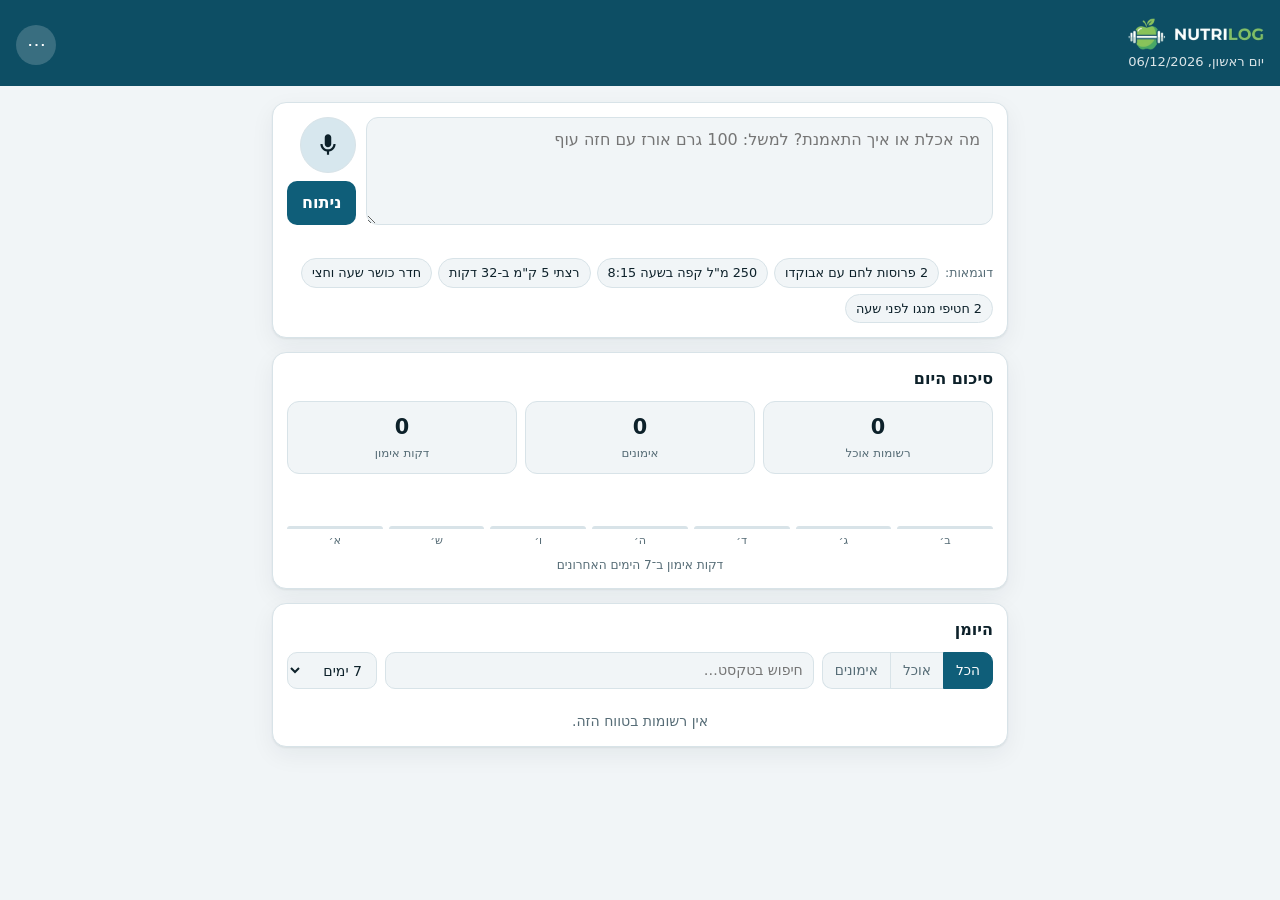
==== commit f5bdba05: "Show the update only when there is one The version line and its check button sat above the input at " ====
--- a/index.html
+++ b/index.html
@@ -14,7 +14,7 @@
 <meta name="mobile-web-app-capable" content="yes">
 <meta name="apple-mobile-web-app-capable" content="yes">
 <meta name="apple-mobile-web-app-title" content="Nutri Log">
-<link rel="stylesheet" href="css/style.css?v=35">
+<link rel="stylesheet" href="css/style.css?v=36">
 </head>
 <body>
 
@@ -33,12 +33,6 @@
     <span id="updateBarText" class="update-bar-text"></span>
     <button id="updateBarBtn" class="primary-btn small" type="button">עדכון</button>
     <button id="updateBarClose" class="update-bar-close" type="button" aria-label="התעלמות מהעדכון">×</button>
-  </div>
-
-  <!-- הגרסה והבדיקה גלויות תמיד: עדכון אינו הגדרה, ואין סיבה לחפש אותו. -->
-  <div class="version-row">
-    <span id="versionLine" class="version-line" role="status"></span>
-    <button id="btnUpdateTop" class="ghost-btn small" type="button">בדיקת עדכון</button>
   </div>
 
   <!-- קלט -->
@@ -286,11 +280,11 @@
 
 <div id="toast" class="toast" role="status" aria-live="polite" hidden></div>
 
-<script src="js/lexicon.js?v=35"></script>
-<script src="js/parse.js?v=35"></script>
-<script src="js/store.js?v=35"></script>
-<script src="js/speech.js?v=35"></script>
-<script src="js/ui.js?v=35"></script>
-<script src="js/app.js?v=35"></script>
+<script src="js/lexicon.js?v=36"></script>
+<script src="js/parse.js?v=36"></script>
+<script src="js/store.js?v=36"></script>
+<script src="js/speech.js?v=36"></script>
+<script src="js/ui.js?v=36"></script>
+<script src="js/app.js?v=36"></script>
 </body>
 </html>
--- a/css/style.css
+++ b/css/style.css
@@ -183,22 +183,6 @@
 .update-bar .primary-btn {
   background: #fff;
   color: var(--accent);
-}
-
-/* שורת הגרסה יושבת מעל הכרטיסים ואינה אחד מהם: היא מוסרת מצב, לא תוכן. */
-.version-row {
-  display: flex;
-  align-items: center;
-  justify-content: flex-end;
-  gap: 10px;
-  margin: -2px 2px 2px;
-}
-
-.version-line {
-  flex: 1;
-  min-width: 0;
-  font-size: .8rem;
-  color: var(--muted);
 }
 
 .update-bar .update-bar-close { color: rgba(255, 255, 255, .85); }
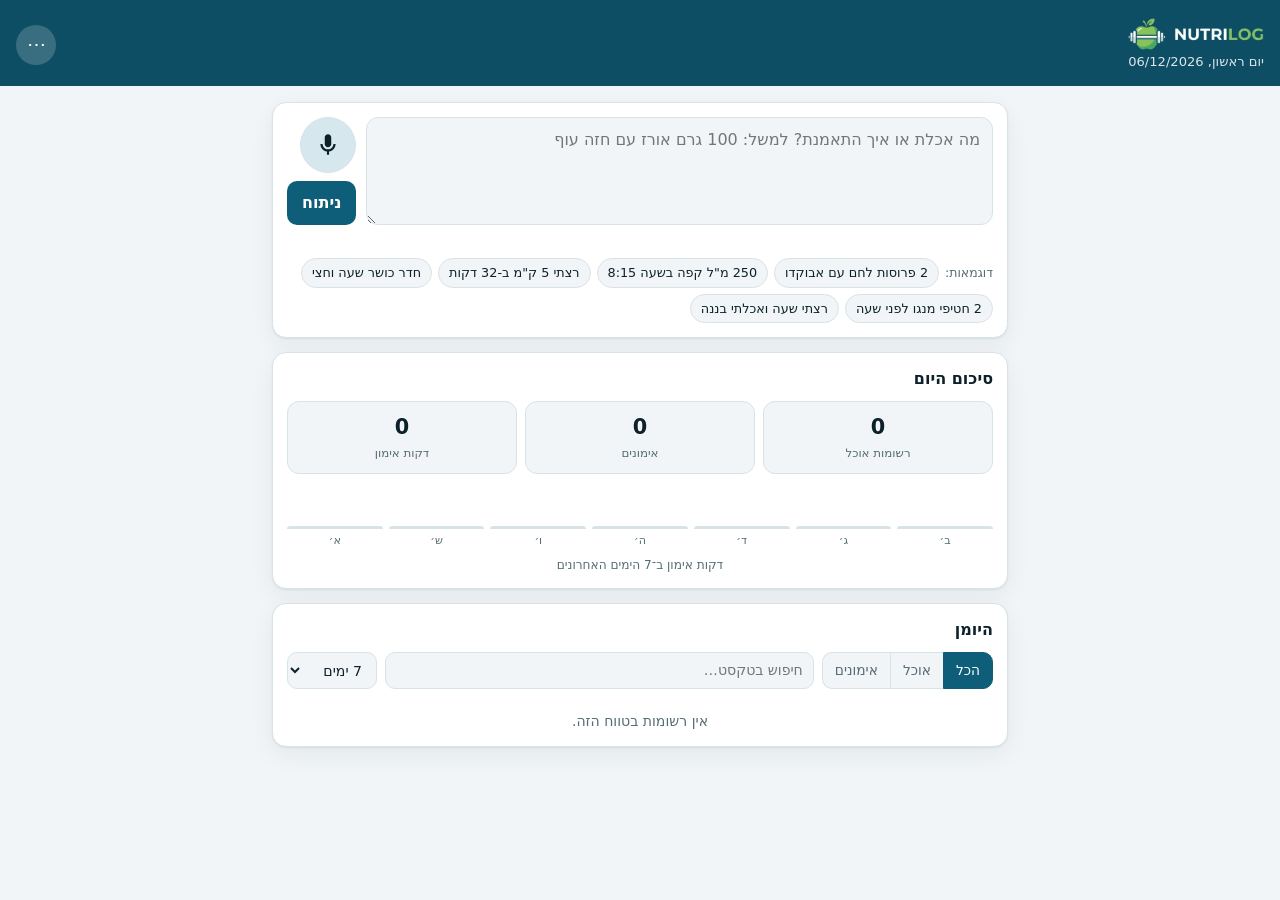
==== commit 1032cdc0: "Take food and effort out of one sentence Said with a comma or an "and", the two already came out as " ====
--- a/index.html
+++ b/index.html
@@ -14,7 +14,7 @@
 <meta name="mobile-web-app-capable" content="yes">
 <meta name="apple-mobile-web-app-capable" content="yes">
 <meta name="apple-mobile-web-app-title" content="Nutri Log">
-<link rel="stylesheet" href="css/style.css?v=36">
+<link rel="stylesheet" href="css/style.css?v=39">
 </head>
 <body>
 
@@ -68,6 +68,7 @@
       <button class="chip chip-hint" type="button" data-example="רצתי 5 ק&quot;מ ב-32 דקות">רצתי 5 ק&quot;מ ב-32 דקות</button>
       <button class="chip chip-hint" type="button" data-example="חדר כושר שעה וחצי, 3 סטים של 12 חזרות">חדר כושר שעה וחצי</button>
       <button class="chip chip-hint" type="button" data-example="אכלתי 2 חטיפי מנגו לפני שעה">2 חטיפי מנגו לפני שעה</button>
+      <button class="chip chip-hint" type="button" data-example="רצתי שעה ואכלתי בננה">רצתי שעה ואכלתי בננה</button>
     </div>
 
     <div id="recentWrap" class="hints recent-wrap" hidden>
@@ -280,11 +281,11 @@
 
 <div id="toast" class="toast" role="status" aria-live="polite" hidden></div>
 
-<script src="js/lexicon.js?v=36"></script>
-<script src="js/parse.js?v=36"></script>
-<script src="js/store.js?v=36"></script>
-<script src="js/speech.js?v=36"></script>
-<script src="js/ui.js?v=36"></script>
-<script src="js/app.js?v=36"></script>
+<script src="js/lexicon.js?v=39"></script>
+<script src="js/parse.js?v=39"></script>
+<script src="js/store.js?v=39"></script>
+<script src="js/speech.js?v=39"></script>
+<script src="js/ui.js?v=39"></script>
+<script src="js/app.js?v=39"></script>
 </body>
 </html>
